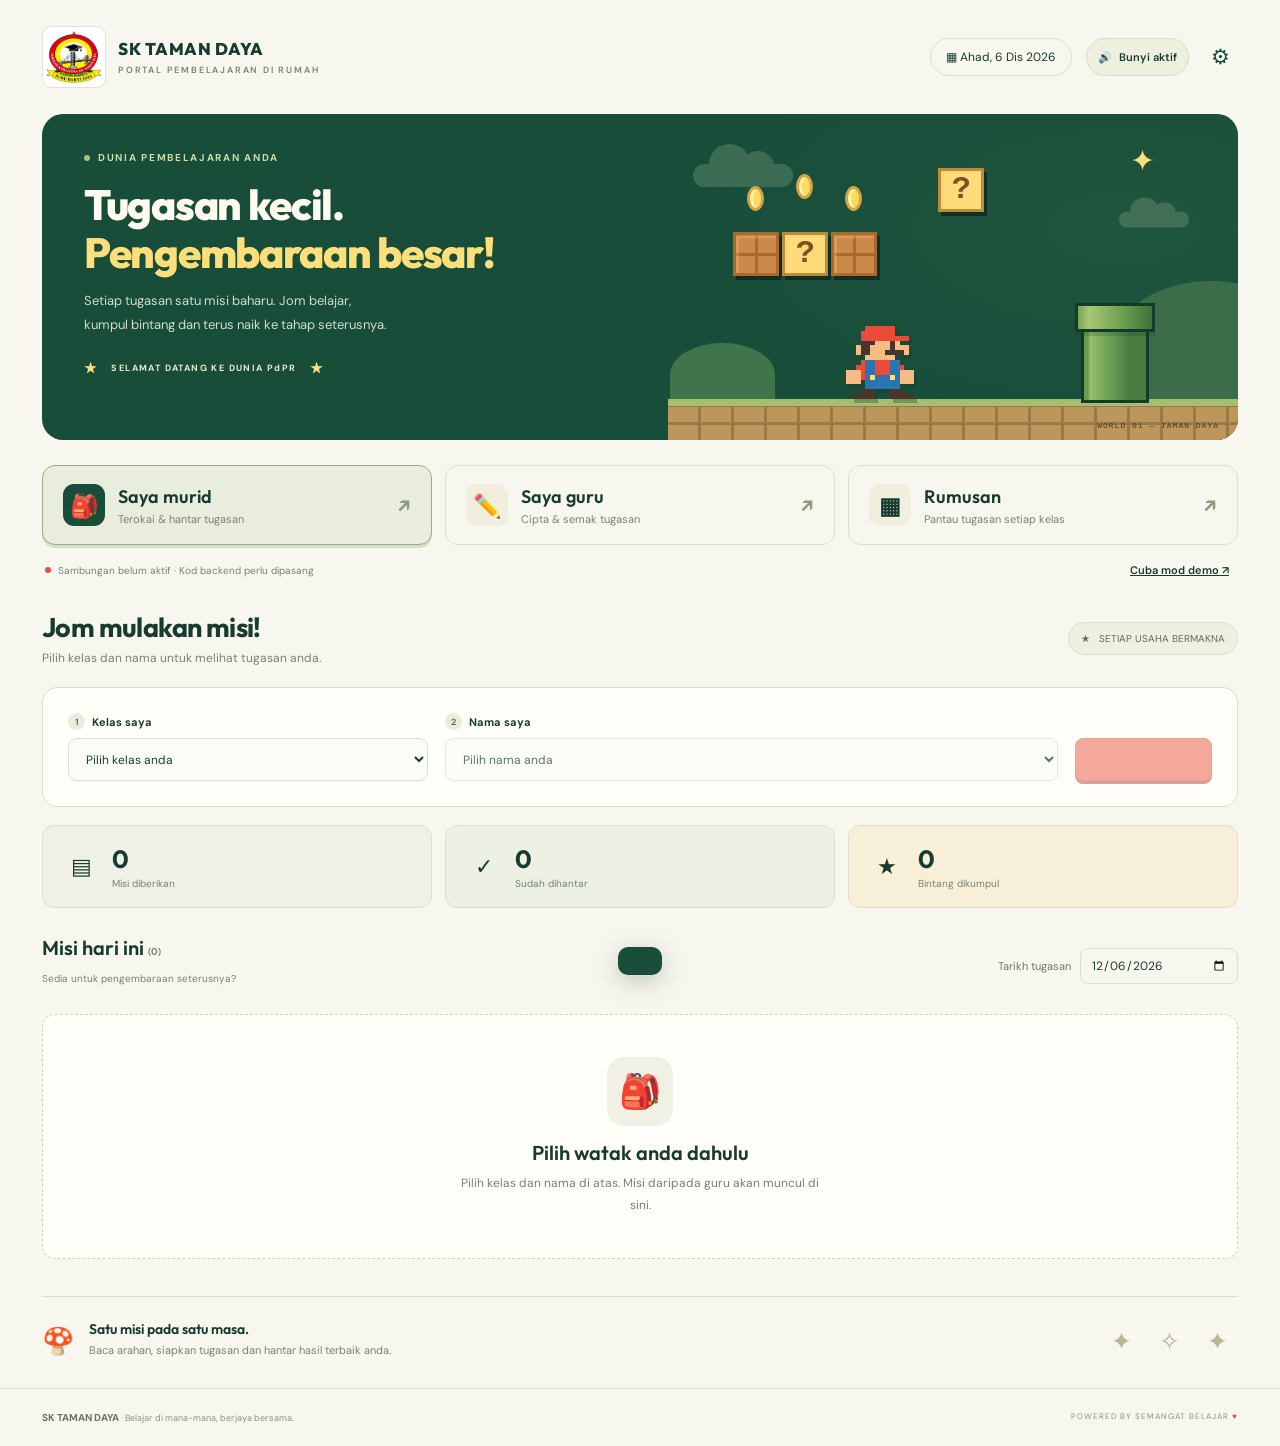
==== index.html @ d442be17 "Add files via upload" ====
<!doctype html>
<html lang="ms">
<head><meta charset="utf-8"><meta name="viewport" content="width=device-width,initial-scale=1"><meta name="theme-color" content="#164938"><meta name="description" content="Sistem pengurusan tugasan PdPR SK Taman Daya. Belajar, lengkapkan misi dan raikan pencapaian."><title>Tugasan PdPR · SK Taman Daya</title><link rel="icon" type="image/jpeg" href="lencana-sk-taman-daya.jpeg"><link rel="stylesheet" href="style.css"></head>
<body>
<header class="header"><a class="brand" href="#" aria-label="Laman utama SK Taman Daya"><span class="brand-icon school-badge"><img src="lencana-sk-taman-daya.jpeg" alt="Lencana Sekolah Kebangsaan Taman Daya" width="60" height="57"></span><span>SK TAMAN DAYA<small>PORTAL PEMBELAJARAN DI RUMAH</small></span></a><div class="head-right"><span class="date-chip" id="today-label"></span><button type="button" class="sound-toggle" id="sound-toggle" aria-label="Senyapkan bunyi" aria-pressed="true" title="Senyapkan bunyi permainan"><span aria-hidden="true">🔊</span><span class="sound-label">Bunyi aktif</span></button><button class="icon-btn" id="settings" aria-label="Tetapan sambungan" title="Tetapan sambungan">⚙</button></div></header>
<main>
<section class="hero"><div class="hero-copy"><span class="eyebrow"><span class="live-dot"></span> DUNIA PEMBELAJARAN ANDA</span><h1>Tugasan kecil.<br><span>Pengembaraan besar!</span></h1><p>Setiap tugasan satu misi baharu. Jom belajar,<br class="desktop"> kumpul bintang dan terus naik ke tahap seterusnya.</p><div class="hero-tag"><span>★</span> SELAMAT DATANG KE DUNIA PdPR <span>★</span></div></div><div class="game-scene" aria-label="Dunia permainan Mario dengan paip, syiling dan blok bata"><span class="cloud c1"></span><span class="cloud c2"></span><span class="pixel-star star-one">✦</span><div class="coin coin1"></div><div class="coin coin2"></div><div class="coin coin3"></div><div class="block brick b1"></div><div class="block question b2">?</div><div class="block brick b3"></div><div class="block question b4">?</div><div class="hill h1"></div><div class="hill h2"></div><div class="pipe"><div></div></div><svg class="mario" viewBox="0 0 16 16" shape-rendering="crispEdges" aria-label="Mario"><path fill="#ed4939" d="M5 1h6v1H4v2h10V3h-3V2H5zM4 8h7v1h2v3h-2v2H5v-2H3V9h1z"/><path fill="#f5bc83" d="M5 4h7v1h2v2h-3v1H5V7H3V5h2zM1 10h3v3H1zM12 10h3v3h-3z"/><path fill="#49352b" d="M4 4h3v1H6v2H4zM10 4h1v2h-1zM9 6h4v1H9zM4 14h3v2H2v-1h2zM10 14h3v1h2v1h-5z"/><path fill="#2875b2" d="M5 8h2v3h3V8h2v6H5z"/><path fill="#ffdf76" d="M6 11h1v1H6zM10 11h1v1h-1z"/></svg><div class="ground"></div><span class="world-label">WORLD 01 — TAMAN DAYA</span></div></section>
<nav class="main-tabs" aria-label="Pilihan pengguna"><button data-role="student" class="active"><span class="tab-icon">🎒</span><span>Saya murid<small>Terokai & hantar tugasan</small></span><span class="tab-arrow">↗</span></button><button data-role="teacher"><span class="tab-icon">✏️</span><span>Saya guru<small>Cipta & semak tugasan</small></span><span class="tab-arrow">↗</span></button><button data-role="summary"><span class="tab-icon">▦</span><span>Rumusan<small>Pantau tugasan setiap kelas</small></span><span class="tab-arrow">↗</span></button></nav>
<div id="connection" class="connection" role="status"><span class="live-dot"></span><span id="connection-text">Menyemak sambungan Google Sheet…</span><button id="try-demo" hidden>Cuba mod demo ↗</button></div>
<section id="workspace" aria-live="polite"></section>
<section class="help-strip"><span class="help-mushroom">🍄</span><div><b>Satu misi pada satu masa.</b><p>Baca arahan, siapkan tugasan dan hantar hasil terbaik anda.</p></div><span class="help-stars">✦ ✧ ✦</span></section>
</main><footer><span><b>SK TAMAN DAYA</b> · Belajar di mana-mana, berjaya bersama.</span><span>POWERED BY SEMANGAT BELAJAR <span class="red">♥</span></span></footer>
<dialog id="modal"><div id="modal-content"></div></dialog><div id="toast" role="status"></div><script src="app.js"></script>
</body></html>
---- style.css ----
@import url('https://fonts.googleapis.com/css2?family=DM+Sans:wght@400;500;600;700&family=Outfit:wght@400;500;600;700;800;900&display=swap');
:root{--ink:#173b30;--green:#174d39;--cream:#f8f7ef;--red:#e94d37;--yellow:#ffdf79;--line:#dedfd4;--muted:#778176;--white:#fffef8}*{box-sizing:border-box}body{margin:0;background:var(--cream);color:var(--ink);font:14px 'DM Sans',Arial,sans-serif}button,input,select,textarea{font:inherit}button,a,input,select,textarea{-webkit-tap-highlight-color:transparent}button{cursor:pointer}button:disabled{opacity:.48;cursor:not-allowed}a{color:inherit}button:focus-visible,a:focus-visible{outline:3px solid #e5b448;outline-offset:4px}input:focus,select:focus,textarea:focus{outline:2px solid #8eaf8b;outline-offset:1px}.header{max-width:1280px;padding:26px 42px;display:flex;justify-content:space-between;align-items:center;margin:auto}.brand{text-decoration:none;display:flex;gap:12px;align-items:center;font:800 17px Outfit,sans-serif;letter-spacing:.5px}.brand-icon{font-size:28px;background:#edeedc;width:46px;height:46px;display:grid;place-items:center;border:1px solid #d9ddc9;border-radius:13px}.brand small{display:block;font:600 9px 'DM Sans',sans-serif;letter-spacing:1.8px;margin-top:5px;color:var(--muted)}.head-right{display:flex;gap:14px;align-items:center}.date-chip{font-size:12px;border:1px solid var(--line);border-radius:30px;padding:10px 15px}.icon-btn{background:transparent;border:0;color:var(--green);font-size:21px;padding:8px}main{max-width:1196px;margin:0 auto;padding:0 0 26px}.hero{background:var(--green);min-height:326px;border-radius:21px;display:grid;grid-template-columns:1.1fr 1fr;overflow:hidden;position:relative}.hero-copy{padding:37px 42px;z-index:2;color:#fffcef}.eyebrow{font-size:10px;font-weight:700;letter-spacing:1.7px;color:#caddab;display:flex;gap:8px;align-items:center}.live-dot{width:6px;height:6px;background:#a9be80;display:inline-block;border-radius:100%;flex-shrink:0}h1{font:800 clamp(30px,3.3vw,46px)/1.13 Outfit,sans-serif;letter-spacing:-1.3px;margin:17px 0 13px}h1 span{color:var(--yellow)}.hero-copy p{font-size:13px;line-height:1.8;color:#d1ddcd;margin:0}.hero-tag{display:flex;gap:13px;align-items:center;font-size:9px;letter-spacing:1.4px;font-weight:700;margin-top:23px;color:#e6ecd7}.hero-tag span{color:var(--yellow);font-size:14px}.game-scene{position:relative;overflow:hidden;min-height:326px;background:radial-gradient(ellipse at 80% 35%,#32664b55,transparent 70%)}.cloud{position:absolute;background:#81a583;opacity:.34;width:100px;height:23px;border-radius:20px;top:50px;left:25px;animation:drift 12s ease-in-out infinite alternate}.cloud:before,.cloud:after{content:'';position:absolute;background:inherit;border-radius:100%;width:41px;height:40px;left:16px;top:-20px}.cloud:after{left:49px;width:32px;top:-13px;height:30px}.c2{left:auto;right:34px;top:94px;transform:scale(.7);animation-delay:-6s}.block{width:46px;height:44px;position:absolute;top:118px;border:3px solid #ad682f;box-shadow:inset 3px 3px #f5ca774d,3px 4px #102f24}.brick{background:repeating-linear-gradient(0deg,transparent 0 17px,#ad682f 17px 20px),repeating-linear-gradient(90deg,#cb8a4a 0 19px,#ad682f 19px 22px)}.question{font:bold 32px/38px monospace;color:#805025;text-align:center;background:#ffdc7a;border-color:#bd8c38;animation:bob 3s ease-in-out infinite}.b1{left:65px}.b2{left:114px}.b3{left:163px}.b4{left:270px;top:54px}.coin{position:absolute;width:17px;height:25px;background:#ffda62;border:3px solid #d4a642;border-radius:50%;box-shadow:inset 3px 0 #fff1b1;animation:spin 2.5s linear infinite;z-index:2}.coin1{top:72px;left:79px}.coin2{top:60px;left:128px;animation-delay:.2s}.coin3{top:72px;left:177px;animation-delay:.4s}.pixel-star{color:#ffdf79;position:absolute;font-size:30px;right:83px;top:27px;animation:twinkle 2s infinite}.pipe{position:absolute;bottom:37px;right:89px;width:68px;height:89px;background:linear-gradient(90deg,#659d52 6%,#99bd65 10%,#78a95a 32%,#477b40 75%);border:3px solid #143b2a;z-index:3}.pipe>div{position:absolute;top:-14px;left:-9px;width:80px;height:29px;background:linear-gradient(90deg,#78a552,#a8c875 15%,#6d9e50 60%,#3f7339);border:3px solid #143b2a;box-shadow:0 4px #143b2a33}.hill{position:absolute;bottom:34px;width:190px;height:125px;background:#3b6e48;border-radius:100% 100% 0 0}.h1{right:-68px}.h2{left:2px;width:105px;height:63px;background:#40754c}.ground{position:absolute;bottom:0;left:0;right:0;height:41px;background:repeating-linear-gradient(0deg,transparent 0 15px,#997a47 15px 18px),repeating-linear-gradient(90deg,#bc965b 0 30px,#997a47 30px 33px);border-top:7px solid #a6be72}.mario{position:absolute;width:78px;height:78px;bottom:41px;left:173px;z-index:4;filter:drop-shadow(3px 4px 0 #123c2b55);animation:jump 5s infinite}.world-label{position:absolute;right:19px;bottom:10px;font:8px monospace;color:#453b29;letter-spacing:1px;z-index:4}.main-tabs{display:grid;grid-template-columns:repeat(3,1fr);margin:25px 0 0;gap:13px}.main-tabs button{display:flex;text-align:left;align-items:center;gap:13px;background:transparent;border:1px solid var(--line);border-radius:13px;padding:18px 20px;color:var(--ink);font:600 18px Outfit,sans-serif;transition:.2s}.main-tabs button small{font:11px 'DM Sans',sans-serif;color:var(--muted);display:block;margin-top:4px}.main-tabs button.active{background:#e9eddd;border-color:#9daa8b;box-shadow:0 3px 0 #d7decb}.tab-icon{width:42px;height:42px;background:#f0efdf;border-radius:11px;display:grid;place-items:center;font-size:23px}.active .tab-icon{background:var(--green);color:#ffe085}.tab-arrow{margin-left:auto;color:#8e9a7a;font-size:21px}.connection{display:flex;align-items:center;gap:7px;font-size:10px;color:var(--muted);padding:17px 3px 12px;min-height:45px}.connection button{border:0;background:none;text-decoration:underline;font-weight:600;color:var(--ink);margin-left:auto;font-size:11px}.connection.demo .live-dot{background:#d6a249}.connection.error .live-dot{background:var(--red)}.connection.demo{color:#916b28}.section-heading{display:flex;align-items:center;justify-content:space-between;margin:20px 0 21px;gap:10px}.section-heading h2{font:700 27px Outfit,sans-serif;letter-spacing:-.6px;margin:0}.section-heading p{margin:6px 0 0;font-size:12px;color:var(--muted)}.level-badge{border:1px solid #dbdfc9;border-radius:25px;padding:9px 12px;white-space:nowrap;font-size:10px;background:#eff0e1;color:#626d4e}.panel{background:var(--white);border:1px solid var(--line);border-radius:15px;padding:25px}.identity{display:grid;grid-template-columns:1fr 1.7fr auto;gap:17px;align-items:end}.field{display:flex;flex-direction:column;gap:8px}.field label{font-size:11px;font-weight:700;display:flex;gap:7px;align-items:center}.step{background:#e8eddd;font-size:9px;width:17px;height:17px;display:inline-grid;place-items:center;border-radius:50%;color:#647547}input,select,textarea{width:100%;color:var(--ink);background:#fcfcf7;border:1px solid #dbded1;padding:12px 13px;border-radius:8px;min-width:0;font-size:12px}textarea{min-height:100px;resize:vertical}select{height:43px}input[type=date]{height:43px}input[type=file]{padding:12px}.btn{border:1px solid var(--green);border-radius:8px;background:var(--green);color:#fffef3;padding:12px 18px;font-size:12px;font-weight:600;min-height:43px;display:inline-flex;align-items:center;justify-content:center;gap:12px;text-decoration:none}.btn.red{background:var(--red);border-color:#cf422e;box-shadow:0 3px 0 #ad3e2c}.btn.light{background:#f3f2e8;color:var(--ink);border-color:#dce0d2}.btn.danger{color:#bb392a;background:#fff0eb;border-color:#efc6bb}.btn.small{font-size:11px;padding:7px 12px;min-height:34px}.btn.full{width:100%}.btn:hover{filter:brightness(1.06)}.student-overview{display:grid;grid-template-columns:repeat(3,1fr);gap:13px;margin:18px 0 27px}.stat{border:1px solid var(--line);border-radius:12px;padding:17px 20px;display:flex;align-items:center;gap:13px;background:#f0f1e6}.stat:nth-child(2){background:#edf1e3}.stat:nth-child(3){background:#f8efd8}.stat-icon{font-size:22px;width:36px;text-align:center}.stat strong{font:700 25px Outfit,sans-serif}.stat small{display:block;font-size:10px;margin-top:2px;color:var(--muted)}.task-heading{display:flex;align-items:center;justify-content:space-between;margin:26px 0 17px;gap:15px}.task-heading h3{font:600 20px Outfit,sans-serif;margin:0}.date-filter{display:flex;align-items:center;gap:9px;font-size:11px;color:#6d7868}.date-filter input{width:158px;background:transparent;padding:8px 10px;height:36px}.task-grid{display:grid;grid-template-columns:repeat(3,minmax(0,1fr));gap:16px}.task-card{background:var(--white);border:1px solid var(--line);border-radius:13px;overflow:hidden;display:flex;flex-direction:column;transition:transform .2s}.task-card:hover{transform:translateY(-3px)}.task-top{height:66px;background:#e9eedc;display:flex;align-items:center;justify-content:space-between;padding:15px 19px;position:relative}.task-card:nth-child(3n+2) .task-top{background:#f8e9d9}.task-card:nth-child(3n+3) .task-top{background:#e8eced}.subject{font-size:10px;font-weight:700;letter-spacing:.4px;text-transform:uppercase}.subject-icon{font-size:28px}.task-body{padding:19px;flex:1;display:flex;flex-direction:column;align-items:flex-start}.task-body h4{font:600 18px/1.3 Outfit,sans-serif;margin:0 0 9px}.task-body p{font-size:12px;line-height:1.7;margin:0 0 16px;color:#74806e;white-space:pre-wrap;overflow-wrap:anywhere}.task-meta{font-size:10px;color:#7e8776;margin-top:auto;line-height:1.7}.task-footer{border-top:1px solid #eceee2;padding:13px 19px;display:flex;justify-content:space-between;align-items:center;gap:8px}.status{font-size:9px;padding:6px 9px;border-radius:20px;background:#f6efdc;color:#947335;display:inline-block;white-space:nowrap}.status.done{background:#e7efdd;color:#58763f}.status.review{background:#e5edf1;color:#487184}.empty{padding:42px 20px;text-align:center;background:var(--white);border:1px dashed #cbd4bd;border-radius:13px;grid-column:1/-1}.empty>span{display:inline-block;font-size:34px;background:#f0f1e4;border-radius:17px;padding:12px;margin-bottom:10px}.empty h3{font:600 20px Outfit,sans-serif;margin:4px 0 8px}.empty p{color:var(--muted);font-size:12px;max-width:380px;margin:0 auto;line-height:1.8}.help-strip{border-top:1px solid var(--line);margin-top:37px;padding-top:23px;display:flex;align-items:center;gap:15px}.help-mushroom{font-size:26px}.help-strip b{font:600 14px Outfit,sans-serif}.help-strip p{font-size:11px;margin:5px 0;color:var(--muted)}.help-stars{margin-left:auto;color:#b9b596;font-size:25px;letter-spacing:10px}footer{border-top:1px solid var(--line);padding:22px 42px;max-width:1280px;margin:auto;display:flex;justify-content:space-between;gap:12px;color:#8a907f;font-size:9px}footer b{font-size:10px;color:#67735d}footer>span:last-child{font-size:8px;letter-spacing:1px}.red{color:var(--red)}.login-layout{display:grid;grid-template-columns:1fr 1fr;gap:24px;align-items:stretch}.login-info{border-radius:15px;padding:36px;background:#e9eddd}.login-info h3{font:700 27px Outfit,sans-serif;margin:15px 0}.login-info p{color:#74806b;line-height:1.8;max-width:360px}.login-form{display:flex;flex-direction:column;justify-content:center;gap:20px;padding:36px}.teacher-tabs{display:flex;gap:7px;border-bottom:1px solid var(--line);padding-bottom:12px;margin-bottom:24px;overflow-x:auto}.teacher-tabs button{border:0;background:transparent;white-space:nowrap;padding:10px 13px;color:#7d8671;border-radius:7px;font-size:11px}.teacher-tabs .active{background:var(--green);color:white}.form-grid{display:grid;grid-template-columns:1fr 1fr;gap:19px}.span2{grid-column:span 2}.form-actions{display:flex;justify-content:space-between;gap:12px;align-items:center;border-top:1px solid var(--line);padding-top:20px;margin-top:25px;font-size:11px;color:var(--muted)}.filter-row{display:grid;grid-template-columns:1fr 1fr 1fr auto;gap:12px;align-items:end;margin-bottom:20px}.filter-row .btn{height:43px}.table-wrap{overflow:auto;border:1px solid var(--line);border-radius:12px;background:var(--white)}table{width:100%;border-collapse:collapse;white-space:nowrap;text-align:left;font-size:11px}th{background:#eaf0e0;color:#647452;font-size:10px;font-weight:600;padding:15px 16px}td{border-top:1px solid #e8eadf;padding:15px 16px}td.title-cell{max-width:280px;white-space:normal;min-width:180px;line-height:1.7}td small{display:block;color:var(--muted);font-size:10px}.table-note{font-size:10px;color:var(--muted);line-height:1.8;margin-top:12px}.summary-top{display:flex;gap:14px;margin:16px 0 20px}.summary-top .stat{flex:1}.legend{display:flex;align-items:center;gap:16px;font-size:10px;color:var(--muted);margin:16px 0}.legend b{color:var(--green)}.cell-yes{color:#38714c;background:#edf3e7}.cell-no{color:#a7ad9f}.notice{background:#f7f0d9;border:1px solid #e9dbae;border-radius:9px;padding:12px 15px;font-size:11px;line-height:1.8;color:#8a6d2e;margin:0 0 16px}.sub-message{font-size:12px;line-height:1.8;color:#6b7963;white-space:pre-wrap;overflow-wrap:anywhere}.feedback{background:#f4f2e1;border-radius:9px;padding:13px;margin-top:14px;font-size:12px;line-height:1.8;align-self:stretch}.feedback .stars{color:#bc8c26;font-size:18px}.feedback p{margin:4px 0 0;color:#65735c}.photo-grid{display:grid;grid-template-columns:repeat(4,1fr);gap:8px;margin:14px 0}.photo-grid img{width:100%;height:95px;object-fit:cover;border-radius:6px;border:1px solid var(--line)}dialog{border:1px solid #d0d8c5;border-radius:17px;padding:28px;background:var(--white);color:var(--ink);width:min(600px,calc(100% - 28px));max-height:90vh;box-shadow:0 20px 100px #0c281b50}dialog::backdrop{background:#10291c88;backdrop-filter:blur(4px)}.modal-head{display:flex;justify-content:space-between;align-items:start;gap:15px;margin-bottom:20px}.modal-head h2{font:700 24px Outfit,sans-serif;margin:0 0 6px}.modal-head p{font-size:12px;color:var(--muted);margin:0;line-height:1.6}.close{border:0;background:#eeefe3;width:30px;height:30px;border-radius:50%;font-size:20px;color:var(--ink);flex-shrink:0}.modal-form{display:flex;flex-direction:column;gap:17px}.inline-error{font-size:11px;color:#ba3929;line-height:1.7;min-height:0}.error-box{padding:20px;background:#fff0e8;border:1px solid #ecc8b7;border-radius:12px;line-height:1.8;font-size:12px}.review-stars{display:flex;gap:8px}.review-stars button{font-size:29px;background:none;border:0;color:#c5c9b7;padding:0}.review-stars button.selected{color:#e2b348}.small-text{font-size:10px;color:var(--muted);line-height:1.7}.toggle-row{display:flex;gap:10px;flex-wrap:wrap}#toast{position:fixed;bottom:25px;left:50%;transform:translateX(-50%) translateY(100px);background:var(--green);color:#fff;padding:14px 22px;border-radius:10px;font-size:12px;z-index:100;box-shadow:0 6px 25px #162b2440;max-width:90vw;transition:transform .25s}#toast.show{transform:translateX(-50%) translateY(0)}.loading{opacity:.6;pointer-events:none}.check-list{display:flex;gap:10px;flex-wrap:wrap}.check-list label{display:flex;align-items:center;gap:5px;border:1px solid var(--line);padding:8px;border-radius:6px;font-size:11px}.check-list input{width:auto}.section-heading .btn{font-size:10px}.top-hint{color:var(--muted);font-size:10px}.linkified a{color:#326f60;text-decoration:underline}.photo-label{display:flex;justify-content:space-between;font-size:10px;color:var(--muted)}
@keyframes bob{50%{transform:translateY(-5px)}}@keyframes drift{to{translate:25px 0}}@keyframes spin{50%{transform:rotateY(180deg)}}@keyframes jump{0%,70%,100%{transform:translateY(0)}80%{transform:translateY(-54px)}90%{transform:translateY(0)}}@keyframes twinkle{50%{opacity:.45;transform:scale(.85)}}
@media(min-width:1400px){main{max-width:1196px}.header,footer{max-width:1280px}}@media(max-width:1260px){main{margin:0 35px}.header{padding:24px 35px}.hero-copy{padding:34px}.b4{left:250px}.pipe{right:58px}}@media(max-width:900px){.hero{grid-template-columns:1.2fr 1fr}.hero-copy{padding:30px}.hero-copy p{font-size:12px}.game-scene{min-height:320px}.b1{left:5px}.b2{left:54px}.b3{left:103px}.b4{left:205px}.coin1{left:19px}.coin2{left:68px}.coin3{left:117px}.mario{left:95px}.pipe{right:35px}.main-tabs button{padding:15px 13px;font-size:16px;gap:9px}.main-tabs button small{font-size:9px}.tab-arrow{display:none}.task-grid{grid-template-columns:repeat(2,minmax(0,1fr))}.identity{grid-template-columns:1fr 1.5fr}.identity .btn{grid-column:span 2}.filter-row{grid-template-columns:1fr 1fr}.login-layout{grid-template-columns:1fr 1.2fr}.login-info,.login-form{padding:25px}}
@media(max-width:600px){main{margin:0 17px}.header{padding:20px 18px}.brand{font-size:13px;gap:9px}.brand small{font-size:7px;letter-spacing:1px}.brand-icon{width:37px;height:37px;font-size:23px}.date-chip{display:none}.hero{grid-template-columns:1fr;min-height:460px;border-radius:16px}.hero-copy{padding:27px 25px 0}h1{font-size:37px;margin-top:15px}.hero-copy p{font-size:12px}.hero-tag{margin-top:14px;font-size:8px}.game-scene{min-height:190px;margin-top:-8px}.block{top:50px;width:35px;height:35px}.b1{left:40px}.b2{left:78px;line-height:29px;font-size:26px}.b3{left:116px}.b4{left:auto;right:68px;top:10px;line-height:29px;font-size:26px}.coin1{top:11px;left:49px}.coin2{top:0;left:87px}.coin3{top:11px;left:125px}.cloud{top:20px;left:165px;transform:scale(.7)}.c2{display:none}.star-one{top:43px;right:24px;font-size:24px}.mario{width:60px;height:60px;left:155px}.pipe{right:50px;height:62px;width:55px}.pipe>div{width:67px}.h1{height:90px}.h2{left:16px}.main-tabs{gap:7px;margin-top:16px}.main-tabs button{padding:12px 5px;flex-direction:column;gap:7px;text-align:center;font-size:13px;border-radius:10px}.main-tabs button small{display:none}.tab-icon{width:34px;height:34px;font-size:19px}.connection{font-size:9px;flex-wrap:wrap;padding-top:15px}.connection button{font-size:10px}.section-heading{margin:19px 0 16px}.section-heading h2{font-size:24px}.section-heading p{font-size:11px;line-height:1.6}.level-badge{font-size:8px;padding:8px}.panel{padding:18px}.identity{grid-template-columns:1fr}.identity .btn{grid-column:auto}.student-overview{gap:7px;margin:14px 0 24px}.stat{padding:13px 8px;gap:4px;justify-content:center}.stat-icon{font-size:18px;width:25px}.stat strong{font-size:22px}.stat small{font-size:8px}.task-heading{align-items:start}.task-heading h3{font-size:19px}.date-filter{flex-direction:column;gap:4px;align-items:end;font-size:9px}.date-filter input{width:142px;font-size:10px;height:31px}.task-grid{grid-template-columns:1fr}.task-top{height:58px}.help-strip{margin-top:26px;padding-top:20px}.help-strip p{font-size:10px;line-height:1.6}.help-stars{display:none}footer{padding:20px 18px;flex-direction:column;gap:9px;font-size:8px}.login-layout{grid-template-columns:1fr;gap:13px}.login-info{padding:23px}.login-info h3{font-size:23px;margin:9px 0}.login-info p{font-size:12px;margin-bottom:0}.login-form{padding:23px}.form-grid{grid-template-columns:1fr}.span2{grid-column:auto}.filter-row{gap:9px}.filter-row .field label{font-size:10px}.summary-top{gap:7px}.form-actions{align-items:start}.legend{font-size:9px;gap:9px;flex-wrap:wrap}dialog{padding:21px}.photo-grid{grid-template-columns:repeat(2,1fr)}.photo-grid img{height:120px}.section-heading .btn{padding:8px 10px;min-height:32px;font-size:9px}.summary-top .stat{padding:14px 8px}.summary-top .stat-icon{display:none}}
@media(prefers-reduced-motion:reduce){*{animation:none!important;transition:none!important;scroll-behavior:auto!important}}

.sound-toggle{display:inline-flex;align-items:center;justify-content:center;gap:7px;min-width:38px;min-height:38px;padding:8px 11px;background:#edf0df;color:var(--ink);border:1px solid #d8ddc8;border-radius:24px;font-size:11px;font-weight:600;white-space:nowrap}.sound-toggle[aria-pressed="false"]{background:transparent;color:var(--muted)}.sound-toggle:hover{background:#e3e9d2}@media(max-width:900px){.sound-label{display:none}.sound-toggle{padding:8px}.head-right{gap:8px}}

.brand-icon.school-badge{width:64px;height:62px;flex-shrink:0;background:#fff;border-color:#e0e2d6;border-radius:10px;padding:3px}.school-badge img{display:block;width:100%;height:100%;object-fit:contain}@media(max-width:600px){.brand-icon.school-badge{width:49px;height:48px;padding:2px;border-radius:8px}}
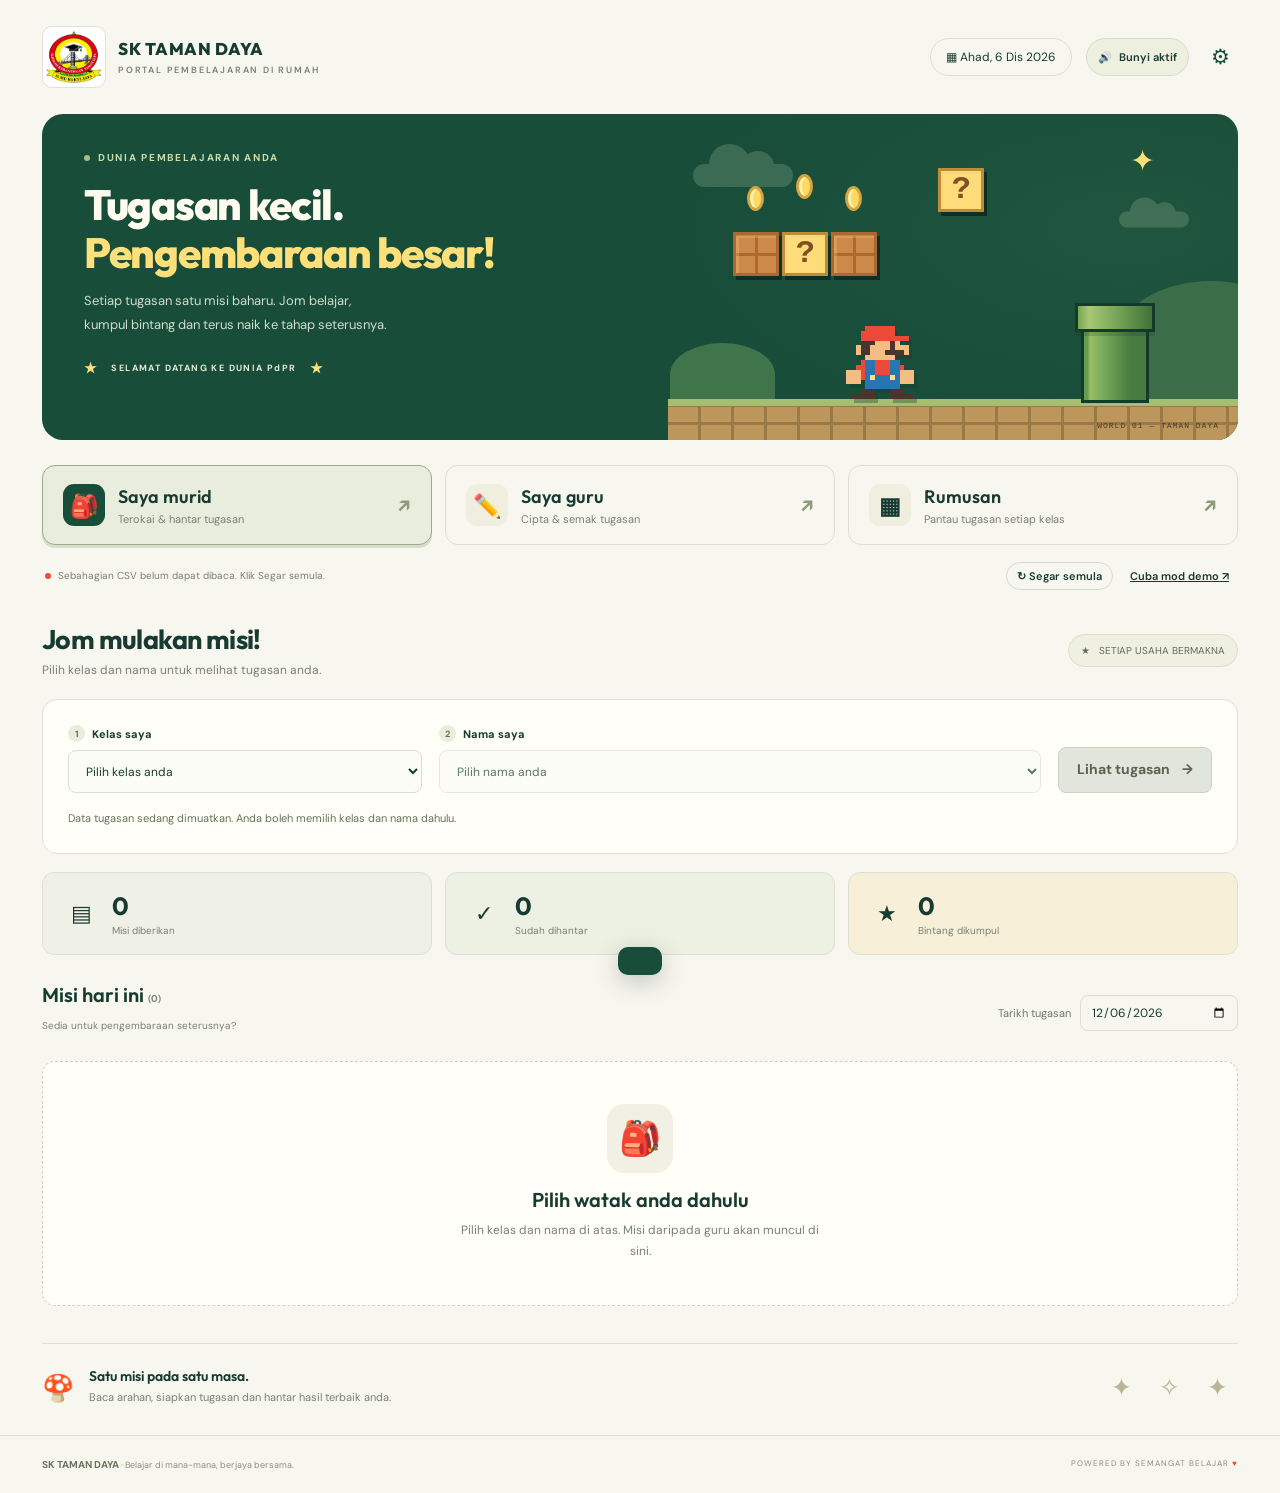
==== commit 017ff590: "Add files via upload" ====
--- a/index.html
+++ b/index.html
@@ -6,9 +6,9 @@
 <main>
 <section class="hero"><div class="hero-copy"><span class="eyebrow"><span class="live-dot"></span> DUNIA PEMBELAJARAN ANDA</span><h1>Tugasan kecil.<br><span>Pengembaraan besar!</span></h1><p>Setiap tugasan satu misi baharu. Jom belajar,<br class="desktop"> kumpul bintang dan terus naik ke tahap seterusnya.</p><div class="hero-tag"><span>★</span> SELAMAT DATANG KE DUNIA PdPR <span>★</span></div></div><div class="game-scene" aria-label="Dunia permainan Mario dengan paip, syiling dan blok bata"><span class="cloud c1"></span><span class="cloud c2"></span><span class="pixel-star star-one">✦</span><div class="coin coin1"></div><div class="coin coin2"></div><div class="coin coin3"></div><div class="block brick b1"></div><div class="block question b2">?</div><div class="block brick b3"></div><div class="block question b4">?</div><div class="hill h1"></div><div class="hill h2"></div><div class="pipe"><div></div></div><svg class="mario" viewBox="0 0 16 16" shape-rendering="crispEdges" aria-label="Mario"><path fill="#ed4939" d="M5 1h6v1H4v2h10V3h-3V2H5zM4 8h7v1h2v3h-2v2H5v-2H3V9h1z"/><path fill="#f5bc83" d="M5 4h7v1h2v2h-3v1H5V7H3V5h2zM1 10h3v3H1zM12 10h3v3h-3z"/><path fill="#49352b" d="M4 4h3v1H6v2H4zM10 4h1v2h-1zM9 6h4v1H9zM4 14h3v2H2v-1h2zM10 14h3v1h2v1h-5z"/><path fill="#2875b2" d="M5 8h2v3h3V8h2v6H5z"/><path fill="#ffdf76" d="M6 11h1v1H6zM10 11h1v1h-1z"/></svg><div class="ground"></div><span class="world-label">WORLD 01 — TAMAN DAYA</span></div></section>
 <nav class="main-tabs" aria-label="Pilihan pengguna"><button data-role="student" class="active"><span class="tab-icon">🎒</span><span>Saya murid<small>Terokai & hantar tugasan</small></span><span class="tab-arrow">↗</span></button><button data-role="teacher"><span class="tab-icon">✏️</span><span>Saya guru<small>Cipta & semak tugasan</small></span><span class="tab-arrow">↗</span></button><button data-role="summary"><span class="tab-icon">▦</span><span>Rumusan<small>Pantau tugasan setiap kelas</small></span><span class="tab-arrow">↗</span></button></nav>
-<div id="connection" class="connection" role="status"><span class="live-dot"></span><span id="connection-text">Menyemak sambungan Google Sheet…</span><button id="try-demo" hidden>Cuba mod demo ↗</button></div>
+<div id="connection" class="connection" role="status"><span class="live-dot"></span><span id="connection-text">Membaca CSV Google Sheet…</span><button type="button" id="refresh-data">↻ Segar semula</button><button id="try-demo" hidden>Cuba mod demo ↗</button></div>
 <section id="workspace" aria-live="polite"></section>
 <section class="help-strip"><span class="help-mushroom">🍄</span><div><b>Satu misi pada satu masa.</b><p>Baca arahan, siapkan tugasan dan hantar hasil terbaik anda.</p></div><span class="help-stars">✦ ✧ ✦</span></section>
 </main><footer><span><b>SK TAMAN DAYA</b> · Belajar di mana-mana, berjaya bersama.</span><span>POWERED BY SEMANGAT BELAJAR <span class="red">♥</span></span></footer>
-<dialog id="modal"><div id="modal-content"></div></dialog><div id="toast" role="status"></div><script src="app.js"></script>
+<dialog id="modal"><div id="modal-content"></div></dialog><div id="toast" role="status"></div><script src="data.js"></script><script src="app.js"></script>
 </body></html>
--- a/style.css
+++ b/style.css
@@ -1,5 +1,5 @@
 @import url('https://fonts.googleapis.com/css2?family=DM+Sans:wght@400;500;600;700&family=Outfit:wght@400;500;600;700;800;900&display=swap');
-:root{--ink:#173b30;--green:#174d39;--cream:#f8f7ef;--red:#e94d37;--yellow:#ffdf79;--line:#dedfd4;--muted:#778176;--white:#fffef8}*{box-sizing:border-box}body{margin:0;background:var(--cream);color:var(--ink);font:14px 'DM Sans',Arial,sans-serif}button,input,select,textarea{font:inherit}button,a,input,select,textarea{-webkit-tap-highlight-color:transparent}button{cursor:pointer}button:disabled{opacity:.48;cursor:not-allowed}a{color:inherit}button:focus-visible,a:focus-visible{outline:3px solid #e5b448;outline-offset:4px}input:focus,select:focus,textarea:focus{outline:2px solid #8eaf8b;outline-offset:1px}.header{max-width:1280px;padding:26px 42px;display:flex;justify-content:space-between;align-items:center;margin:auto}.brand{text-decoration:none;display:flex;gap:12px;align-items:center;font:800 17px Outfit,sans-serif;letter-spacing:.5px}.brand-icon{font-size:28px;background:#edeedc;width:46px;height:46px;display:grid;place-items:center;border:1px solid #d9ddc9;border-radius:13px}.brand small{display:block;font:600 9px 'DM Sans',sans-serif;letter-spacing:1.8px;margin-top:5px;color:var(--muted)}.head-right{display:flex;gap:14px;align-items:center}.date-chip{font-size:12px;border:1px solid var(--line);border-radius:30px;padding:10px 15px}.icon-btn{background:transparent;border:0;color:var(--green);font-size:21px;padding:8px}main{max-width:1196px;margin:0 auto;padding:0 0 26px}.hero{background:var(--green);min-height:326px;border-radius:21px;display:grid;grid-template-columns:1.1fr 1fr;overflow:hidden;position:relative}.hero-copy{padding:37px 42px;z-index:2;color:#fffcef}.eyebrow{font-size:10px;font-weight:700;letter-spacing:1.7px;color:#caddab;display:flex;gap:8px;align-items:center}.live-dot{width:6px;height:6px;background:#a9be80;display:inline-block;border-radius:100%;flex-shrink:0}h1{font:800 clamp(30px,3.3vw,46px)/1.13 Outfit,sans-serif;letter-spacing:-1.3px;margin:17px 0 13px}h1 span{color:var(--yellow)}.hero-copy p{font-size:13px;line-height:1.8;color:#d1ddcd;margin:0}.hero-tag{display:flex;gap:13px;align-items:center;font-size:9px;letter-spacing:1.4px;font-weight:700;margin-top:23px;color:#e6ecd7}.hero-tag span{color:var(--yellow);font-size:14px}.game-scene{position:relative;overflow:hidden;min-height:326px;background:radial-gradient(ellipse at 80% 35%,#32664b55,transparent 70%)}.cloud{position:absolute;background:#81a583;opacity:.34;width:100px;height:23px;border-radius:20px;top:50px;left:25px;animation:drift 12s ease-in-out infinite alternate}.cloud:before,.cloud:after{content:'';position:absolute;background:inherit;border-radius:100%;width:41px;height:40px;left:16px;top:-20px}.cloud:after{left:49px;width:32px;top:-13px;height:30px}.c2{left:auto;right:34px;top:94px;transform:scale(.7);animation-delay:-6s}.block{width:46px;height:44px;position:absolute;top:118px;border:3px solid #ad682f;box-shadow:inset 3px 3px #f5ca774d,3px 4px #102f24}.brick{background:repeating-linear-gradient(0deg,transparent 0 17px,#ad682f 17px 20px),repeating-linear-gradient(90deg,#cb8a4a 0 19px,#ad682f 19px 22px)}.question{font:bold 32px/38px monospace;color:#805025;text-align:center;background:#ffdc7a;border-color:#bd8c38;animation:bob 3s ease-in-out infinite}.b1{left:65px}.b2{left:114px}.b3{left:163px}.b4{left:270px;top:54px}.coin{position:absolute;width:17px;height:25px;background:#ffda62;border:3px solid #d4a642;border-radius:50%;box-shadow:inset 3px 0 #fff1b1;animation:spin 2.5s linear infinite;z-index:2}.coin1{top:72px;left:79px}.coin2{top:60px;left:128px;animation-delay:.2s}.coin3{top:72px;left:177px;animation-delay:.4s}.pixel-star{color:#ffdf79;position:absolute;font-size:30px;right:83px;top:27px;animation:twinkle 2s infinite}.pipe{position:absolute;bottom:37px;right:89px;width:68px;height:89px;background:linear-gradient(90deg,#659d52 6%,#99bd65 10%,#78a95a 32%,#477b40 75%);border:3px solid #143b2a;z-index:3}.pipe>div{position:absolute;top:-14px;left:-9px;width:80px;height:29px;background:linear-gradient(90deg,#78a552,#a8c875 15%,#6d9e50 60%,#3f7339);border:3px solid #143b2a;box-shadow:0 4px #143b2a33}.hill{position:absolute;bottom:34px;width:190px;height:125px;background:#3b6e48;border-radius:100% 100% 0 0}.h1{right:-68px}.h2{left:2px;width:105px;height:63px;background:#40754c}.ground{position:absolute;bottom:0;left:0;right:0;height:41px;background:repeating-linear-gradient(0deg,transparent 0 15px,#997a47 15px 18px),repeating-linear-gradient(90deg,#bc965b 0 30px,#997a47 30px 33px);border-top:7px solid #a6be72}.mario{position:absolute;width:78px;height:78px;bottom:41px;left:173px;z-index:4;filter:drop-shadow(3px 4px 0 #123c2b55);animation:jump 5s infinite}.world-label{position:absolute;right:19px;bottom:10px;font:8px monospace;color:#453b29;letter-spacing:1px;z-index:4}.main-tabs{display:grid;grid-template-columns:repeat(3,1fr);margin:25px 0 0;gap:13px}.main-tabs button{display:flex;text-align:left;align-items:center;gap:13px;background:transparent;border:1px solid var(--line);border-radius:13px;padding:18px 20px;color:var(--ink);font:600 18px Outfit,sans-serif;transition:.2s}.main-tabs button small{font:11px 'DM Sans',sans-serif;color:var(--muted);display:block;margin-top:4px}.main-tabs button.active{background:#e9eddd;border-color:#9daa8b;box-shadow:0 3px 0 #d7decb}.tab-icon{width:42px;height:42px;background:#f0efdf;border-radius:11px;display:grid;place-items:center;font-size:23px}.active .tab-icon{background:var(--green);color:#ffe085}.tab-arrow{margin-left:auto;color:#8e9a7a;font-size:21px}.connection{display:flex;align-items:center;gap:7px;font-size:10px;color:var(--muted);padding:17px 3px 12px;min-height:45px}.connection button{border:0;background:none;text-decoration:underline;font-weight:600;color:var(--ink);margin-left:auto;font-size:11px}.connection.demo .live-dot{background:#d6a249}.connection.error .live-dot{background:var(--red)}.connection.demo{color:#916b28}.section-heading{display:flex;align-items:center;justify-content:space-between;margin:20px 0 21px;gap:10px}.section-heading h2{font:700 27px Outfit,sans-serif;letter-spacing:-.6px;margin:0}.section-heading p{margin:6px 0 0;font-size:12px;color:var(--muted)}.level-badge{border:1px solid #dbdfc9;border-radius:25px;padding:9px 12px;white-space:nowrap;font-size:10px;background:#eff0e1;color:#626d4e}.panel{background:var(--white);border:1px solid var(--line);border-radius:15px;padding:25px}.identity{display:grid;grid-template-columns:1fr 1.7fr auto;gap:17px;align-items:end}.field{display:flex;flex-direction:column;gap:8px}.field label{font-size:11px;font-weight:700;display:flex;gap:7px;align-items:center}.step{background:#e8eddd;font-size:9px;width:17px;height:17px;display:inline-grid;place-items:center;border-radius:50%;color:#647547}input,select,textarea{width:100%;color:var(--ink);background:#fcfcf7;border:1px solid #dbded1;padding:12px 13px;border-radius:8px;min-width:0;font-size:12px}textarea{min-height:100px;resize:vertical}select{height:43px}input[type=date]{height:43px}input[type=file]{padding:12px}.btn{border:1px solid var(--green);border-radius:8px;background:var(--green);color:#fffef3;padding:12px 18px;font-size:12px;font-weight:600;min-height:43px;display:inline-flex;align-items:center;justify-content:center;gap:12px;text-decoration:none}.btn.red{background:var(--red);border-color:#cf422e;box-shadow:0 3px 0 #ad3e2c}.btn.light{background:#f3f2e8;color:var(--ink);border-color:#dce0d2}.btn.danger{color:#bb392a;background:#fff0eb;border-color:#efc6bb}.btn.small{font-size:11px;padding:7px 12px;min-height:34px}.btn.full{width:100%}.btn:hover{filter:brightness(1.06)}.student-overview{display:grid;grid-template-columns:repeat(3,1fr);gap:13px;margin:18px 0 27px}.stat{border:1px solid var(--line);border-radius:12px;padding:17px 20px;display:flex;align-items:center;gap:13px;background:#f0f1e6}.stat:nth-child(2){background:#edf1e3}.stat:nth-child(3){background:#f8efd8}.stat-icon{font-size:22px;width:36px;text-align:center}.stat strong{font:700 25px Outfit,sans-serif}.stat small{display:block;font-size:10px;margin-top:2px;color:var(--muted)}.task-heading{display:flex;align-items:center;justify-content:space-between;margin:26px 0 17px;gap:15px}.task-heading h3{font:600 20px Outfit,sans-serif;margin:0}.date-filter{display:flex;align-items:center;gap:9px;font-size:11px;color:#6d7868}.date-filter input{width:158px;background:transparent;padding:8px 10px;height:36px}.task-grid{display:grid;grid-template-columns:repeat(3,minmax(0,1fr));gap:16px}.task-card{background:var(--white);border:1px solid var(--line);border-radius:13px;overflow:hidden;display:flex;flex-direction:column;transition:transform .2s}.task-card:hover{transform:translateY(-3px)}.task-top{height:66px;background:#e9eedc;display:flex;align-items:center;justify-content:space-between;padding:15px 19px;position:relative}.task-card:nth-child(3n+2) .task-top{background:#f8e9d9}.task-card:nth-child(3n+3) .task-top{background:#e8eced}.subject{font-size:10px;font-weight:700;letter-spacing:.4px;text-transform:uppercase}.subject-icon{font-size:28px}.task-body{padding:19px;flex:1;display:flex;flex-direction:column;align-items:flex-start}.task-body h4{font:600 18px/1.3 Outfit,sans-serif;margin:0 0 9px}.task-body p{font-size:12px;line-height:1.7;margin:0 0 16px;color:#74806e;white-space:pre-wrap;overflow-wrap:anywhere}.task-meta{font-size:10px;color:#7e8776;margin-top:auto;line-height:1.7}.task-footer{border-top:1px solid #eceee2;padding:13px 19px;display:flex;justify-content:space-between;align-items:center;gap:8px}.status{font-size:9px;padding:6px 9px;border-radius:20px;background:#f6efdc;color:#947335;display:inline-block;white-space:nowrap}.status.done{background:#e7efdd;color:#58763f}.status.review{background:#e5edf1;color:#487184}.empty{padding:42px 20px;text-align:center;background:var(--white);border:1px dashed #cbd4bd;border-radius:13px;grid-column:1/-1}.empty>span{display:inline-block;font-size:34px;background:#f0f1e4;border-radius:17px;padding:12px;margin-bottom:10px}.empty h3{font:600 20px Outfit,sans-serif;margin:4px 0 8px}.empty p{color:var(--muted);font-size:12px;max-width:380px;margin:0 auto;line-height:1.8}.help-strip{border-top:1px solid var(--line);margin-top:37px;padding-top:23px;display:flex;align-items:center;gap:15px}.help-mushroom{font-size:26px}.help-strip b{font:600 14px Outfit,sans-serif}.help-strip p{font-size:11px;margin:5px 0;color:var(--muted)}.help-stars{margin-left:auto;color:#b9b596;font-size:25px;letter-spacing:10px}footer{border-top:1px solid var(--line);padding:22px 42px;max-width:1280px;margin:auto;display:flex;justify-content:space-between;gap:12px;color:#8a907f;font-size:9px}footer b{font-size:10px;color:#67735d}footer>span:last-child{font-size:8px;letter-spacing:1px}.red{color:var(--red)}.login-layout{display:grid;grid-template-columns:1fr 1fr;gap:24px;align-items:stretch}.login-info{border-radius:15px;padding:36px;background:#e9eddd}.login-info h3{font:700 27px Outfit,sans-serif;margin:15px 0}.login-info p{color:#74806b;line-height:1.8;max-width:360px}.login-form{display:flex;flex-direction:column;justify-content:center;gap:20px;padding:36px}.teacher-tabs{display:flex;gap:7px;border-bottom:1px solid var(--line);padding-bottom:12px;margin-bottom:24px;overflow-x:auto}.teacher-tabs button{border:0;background:transparent;white-space:nowrap;padding:10px 13px;color:#7d8671;border-radius:7px;font-size:11px}.teacher-tabs .active{background:var(--green);color:white}.form-grid{display:grid;grid-template-columns:1fr 1fr;gap:19px}.span2{grid-column:span 2}.form-actions{display:flex;justify-content:space-between;gap:12px;align-items:center;border-top:1px solid var(--line);padding-top:20px;margin-top:25px;font-size:11px;color:var(--muted)}.filter-row{display:grid;grid-template-columns:1fr 1fr 1fr auto;gap:12px;align-items:end;margin-bottom:20px}.filter-row .btn{height:43px}.table-wrap{overflow:auto;border:1px solid var(--line);border-radius:12px;background:var(--white)}table{width:100%;border-collapse:collapse;white-space:nowrap;text-align:left;font-size:11px}th{background:#eaf0e0;color:#647452;font-size:10px;font-weight:600;padding:15px 16px}td{border-top:1px solid #e8eadf;padding:15px 16px}td.title-cell{max-width:280px;white-space:normal;min-width:180px;line-height:1.7}td small{display:block;color:var(--muted);font-size:10px}.table-note{font-size:10px;color:var(--muted);line-height:1.8;margin-top:12px}.summary-top{display:flex;gap:14px;margin:16px 0 20px}.summary-top .stat{flex:1}.legend{display:flex;align-items:center;gap:16px;font-size:10px;color:var(--muted);margin:16px 0}.legend b{color:var(--green)}.cell-yes{color:#38714c;background:#edf3e7}.cell-no{color:#a7ad9f}.notice{background:#f7f0d9;border:1px solid #e9dbae;border-radius:9px;padding:12px 15px;font-size:11px;line-height:1.8;color:#8a6d2e;margin:0 0 16px}.sub-message{font-size:12px;line-height:1.8;color:#6b7963;white-space:pre-wrap;overflow-wrap:anywhere}.feedback{background:#f4f2e1;border-radius:9px;padding:13px;margin-top:14px;font-size:12px;line-height:1.8;align-self:stretch}.feedback .stars{color:#bc8c26;font-size:18px}.feedback p{margin:4px 0 0;color:#65735c}.photo-grid{display:grid;grid-template-columns:repeat(4,1fr);gap:8px;margin:14px 0}.photo-grid img{width:100%;height:95px;object-fit:cover;border-radius:6px;border:1px solid var(--line)}dialog{border:1px solid #d0d8c5;border-radius:17px;padding:28px;background:var(--white);color:var(--ink);width:min(600px,calc(100% - 28px));max-height:90vh;box-shadow:0 20px 100px #0c281b50}dialog::backdrop{background:#10291c88;backdrop-filter:blur(4px)}.modal-head{display:flex;justify-content:space-between;align-items:start;gap:15px;margin-bottom:20px}.modal-head h2{font:700 24px Outfit,sans-serif;margin:0 0 6px}.modal-head p{font-size:12px;color:var(--muted);margin:0;line-height:1.6}.close{border:0;background:#eeefe3;width:30px;height:30px;border-radius:50%;font-size:20px;color:var(--ink);flex-shrink:0}.modal-form{display:flex;flex-direction:column;gap:17px}.inline-error{font-size:11px;color:#ba3929;line-height:1.7;min-height:0}.error-box{padding:20px;background:#fff0e8;border:1px solid #ecc8b7;border-radius:12px;line-height:1.8;font-size:12px}.review-stars{display:flex;gap:8px}.review-stars button{font-size:29px;background:none;border:0;color:#c5c9b7;padding:0}.review-stars button.selected{color:#e2b348}.small-text{font-size:10px;color:var(--muted);line-height:1.7}.toggle-row{display:flex;gap:10px;flex-wrap:wrap}#toast{position:fixed;bottom:25px;left:50%;transform:translateX(-50%) translateY(100px);background:var(--green);color:#fff;padding:14px 22px;border-radius:10px;font-size:12px;z-index:100;box-shadow:0 6px 25px #162b2440;max-width:90vw;transition:transform .25s}#toast.show{transform:translateX(-50%) translateY(0)}.loading{opacity:.6;pointer-events:none}.check-list{display:flex;gap:10px;flex-wrap:wrap}.check-list label{display:flex;align-items:center;gap:5px;border:1px solid var(--line);padding:8px;border-radius:6px;font-size:11px}.check-list input{width:auto}.section-heading .btn{font-size:10px}.top-hint{color:var(--muted);font-size:10px}.linkified a{color:#326f60;text-decoration:underline}.photo-label{display:flex;justify-content:space-between;font-size:10px;color:var(--muted)}
+:root{--ink:#173b30;--green:#174d39;--cream:#f8f7ef;--red:#e94d37;--yellow:#ffdf79;--line:#dedfd4;--muted:#778176;--white:#fffef8}*{box-sizing:border-box}body{margin:0;background:var(--cream);color:var(--ink);font:14px 'DM Sans',Arial,sans-serif}button,input,select,textarea{font:inherit}button,a,input,select,textarea{-webkit-tap-highlight-color:transparent}button{cursor:pointer}button:disabled{opacity:.48;cursor:not-allowed}a{color:inherit}button:focus-visible,a:focus-visible{outline:3px solid #e5b448;outline-offset:4px}input:focus,select:focus,textarea:focus{outline:2px solid #8eaf8b;outline-offset:1px}.header{max-width:1280px;padding:26px 42px;display:flex;justify-content:space-between;align-items:center;margin:auto}.brand{text-decoration:none;display:flex;gap:12px;align-items:center;font:800 17px Outfit,sans-serif;letter-spacing:.5px}.brand-icon{font-size:28px;background:#edeedc;width:46px;height:46px;display:grid;place-items:center;border:1px solid #d9ddc9;border-radius:13px}.brand small{display:block;font:600 9px 'DM Sans',sans-serif;letter-spacing:1.8px;margin-top:5px;color:var(--muted)}.head-right{display:flex;gap:14px;align-items:center}.date-chip{font-size:12px;border:1px solid var(--line);border-radius:30px;padding:10px 15px}.icon-btn{background:transparent;border:0;color:var(--green);font-size:21px;padding:8px}main{max-width:1196px;margin:0 auto;padding:0 0 26px}.hero{background:var(--green);min-height:326px;border-radius:21px;display:grid;grid-template-columns:1.1fr 1fr;overflow:hidden;position:relative}.hero-copy{padding:37px 42px;z-index:2;color:#fffcef}.eyebrow{font-size:10px;font-weight:700;letter-spacing:1.7px;color:#caddab;display:flex;gap:8px;align-items:center}.live-dot{width:6px;height:6px;background:#a9be80;display:inline-block;border-radius:100%;flex-shrink:0}h1{font:800 clamp(30px,3.3vw,46px)/1.13 Outfit,sans-serif;letter-spacing:-1.3px;margin:17px 0 13px}h1 span{color:var(--yellow)}.hero-copy p{font-size:13px;line-height:1.8;color:#d1ddcd;margin:0}.hero-tag{display:flex;gap:13px;align-items:center;font-size:9px;letter-spacing:1.4px;font-weight:700;margin-top:23px;color:#e6ecd7}.hero-tag span{color:var(--yellow);font-size:14px}.game-scene{position:relative;overflow:hidden;min-height:326px;background:radial-gradient(ellipse at 80% 35%,#32664b55,transparent 70%)}.cloud{position:absolute;background:#81a583;opacity:.34;width:100px;height:23px;border-radius:20px;top:50px;left:25px;animation:drift 12s ease-in-out infinite alternate}.cloud:before,.cloud:after{content:'';position:absolute;background:inherit;border-radius:100%;width:41px;height:40px;left:16px;top:-20px}.cloud:after{left:49px;width:32px;top:-13px;height:30px}.c2{left:auto;right:34px;top:94px;transform:scale(.7);animation-delay:-6s}.block{width:46px;height:44px;position:absolute;top:118px;border:3px solid #ad682f;box-shadow:inset 3px 3px #f5ca774d,3px 4px #102f24}.brick{background:repeating-linear-gradient(0deg,transparent 0 17px,#ad682f 17px 20px),repeating-linear-gradient(90deg,#cb8a4a 0 19px,#ad682f 19px 22px)}.question{font:bold 32px/38px monospace;color:#805025;text-align:center;background:#ffdc7a;border-color:#bd8c38;animation:bob 3s ease-in-out infinite}.b1{left:65px}.b2{left:114px}.b3{left:163px}.b4{left:270px;top:54px}.coin{position:absolute;width:17px;height:25px;background:#ffda62;border:3px solid #d4a642;border-radius:50%;box-shadow:inset 3px 0 #fff1b1;animation:spin 2.5s linear infinite;z-index:2}.coin1{top:72px;left:79px}.coin2{top:60px;left:128px;animation-delay:.2s}.coin3{top:72px;left:177px;animation-delay:.4s}.pixel-star{color:#ffdf79;position:absolute;font-size:30px;right:83px;top:27px;animation:twinkle 2s infinite}.pipe{position:absolute;bottom:37px;right:89px;width:68px;height:89px;background:linear-gradient(90deg,#659d52 6%,#99bd65 10%,#78a95a 32%,#477b40 75%);border:3px solid #143b2a;z-index:3}.pipe>div{position:absolute;top:-14px;left:-9px;width:80px;height:29px;background:linear-gradient(90deg,#78a552,#a8c875 15%,#6d9e50 60%,#3f7339);border:3px solid #143b2a;box-shadow:0 4px #143b2a33}.hill{position:absolute;bottom:34px;width:190px;height:125px;background:#3b6e48;border-radius:100% 100% 0 0}.h1{right:-68px}.h2{left:2px;width:105px;height:63px;background:#40754c}.ground{position:absolute;bottom:0;left:0;right:0;height:41px;background:repeating-linear-gradient(0deg,transparent 0 15px,#997a47 15px 18px),repeating-linear-gradient(90deg,#bc965b 0 30px,#997a47 30px 33px);border-top:7px solid #a6be72}.mario{position:absolute;width:78px;height:78px;bottom:41px;left:173px;z-index:4;filter:drop-shadow(3px 4px 0 #123c2b55);animation:jump 5s infinite}.world-label{position:absolute;right:19px;bottom:10px;font:8px monospace;color:#453b29;letter-spacing:1px;z-index:4}.main-tabs{display:grid;grid-template-columns:repeat(3,1fr);margin:25px 0 0;gap:13px}.main-tabs button{display:flex;text-align:left;align-items:center;gap:13px;background:transparent;border:1px solid var(--line);border-radius:13px;padding:18px 20px;color:var(--ink);font:600 18px Outfit,sans-serif;transition:.2s}.main-tabs button small{font:11px 'DM Sans',sans-serif;color:var(--muted);display:block;margin-top:4px}.main-tabs button.active{background:#e9eddd;border-color:#9daa8b;box-shadow:0 3px 0 #d7decb}.tab-icon{width:42px;height:42px;background:#f0efdf;border-radius:11px;display:grid;place-items:center;font-size:23px}.active .tab-icon{background:var(--green);color:#ffe085}.tab-arrow{margin-left:auto;color:#8e9a7a;font-size:21px}.connection{display:flex;align-items:center;gap:7px;font-size:10px;color:var(--muted);padding:17px 3px 12px;min-height:45px}.connection button{border:0;background:none;text-decoration:underline;font-weight:600;color:var(--ink);margin-left:auto;font-size:11px}.connection.demo .live-dot{background:#d6a249}.connection.error .live-dot{background:var(--red)}.connection.demo{color:#916b28}.section-heading{display:flex;align-items:center;justify-content:space-between;margin:20px 0 21px;gap:10px}.section-heading h2{font:700 27px Outfit,sans-serif;letter-spacing:-.6px;margin:0}.section-heading p{margin:6px 0 0;font-size:12px;color:var(--muted)}.level-badge{border:1px solid #dbdfc9;border-radius:25px;padding:9px 12px;white-space:nowrap;font-size:10px;background:#eff0e1;color:#626d4e}.panel{background:var(--white);border:1px solid var(--line);border-radius:15px;padding:25px}.identity{display:grid;grid-template-columns:1fr 1.7fr auto;gap:17px;align-items:end}.field{display:flex;flex-direction:column;gap:8px}.field label{font-size:11px;font-weight:700;display:flex;gap:7px;align-items:center}.step{background:#e8eddd;font-size:9px;width:17px;height:17px;display:inline-grid;place-items:center;border-radius:50%;color:#647547}input,select,textarea{width:100%;color:var(--ink);background:#fcfcf7;border:1px solid #dbded1;padding:12px 13px;border-radius:8px;min-width:0;font-size:12px}textarea{min-height:100px;resize:vertical}select{height:43px}input[type=date]{height:43px}input[type=file]{padding:12px}.btn{border:1px solid var(--green);border-radius:8px;background:var(--green);color:#fffef3;padding:12px 18px;font-size:12px;font-weight:600;min-height:43px;display:inline-flex;align-items:center;justify-content:center;gap:12px;text-decoration:none}.btn.red{background:#c83e2b;color:#fff;border-color:#a92e20;box-shadow:0 3px 0 #8e2c20;font-size:14px;font-weight:700;line-height:1.4}.btn.light{background:#f3f2e8;color:var(--ink);border-color:#dce0d2}.btn.danger{color:#bb392a;background:#fff0eb;border-color:#efc6bb}.btn.small{font-size:11px;padding:7px 12px;min-height:34px}.btn.full{width:100%}.btn:hover{filter:brightness(1.06)}.student-overview{display:grid;grid-template-columns:repeat(3,1fr);gap:13px;margin:18px 0 27px}.stat{border:1px solid var(--line);border-radius:12px;padding:17px 20px;display:flex;align-items:center;gap:13px;background:#f0f1e6}.stat:nth-child(2){background:#edf1e3}.stat:nth-child(3){background:#f8efd8}.stat-icon{font-size:22px;width:36px;text-align:center}.stat strong{font:700 25px Outfit,sans-serif}.stat small{display:block;font-size:10px;margin-top:2px;color:var(--muted)}.task-heading{display:flex;align-items:center;justify-content:space-between;margin:26px 0 17px;gap:15px}.task-heading h3{font:600 20px Outfit,sans-serif;margin:0}.date-filter{display:flex;align-items:center;gap:9px;font-size:11px;color:#6d7868}.date-filter input{width:158px;background:transparent;padding:8px 10px;height:36px}.task-grid{display:grid;grid-template-columns:repeat(3,minmax(0,1fr));gap:16px}.task-card{background:var(--white);border:1px solid var(--line);border-radius:13px;overflow:hidden;display:flex;flex-direction:column;transition:transform .2s}.task-card:hover{transform:translateY(-3px)}.task-top{height:66px;background:#e9eedc;display:flex;align-items:center;justify-content:space-between;padding:15px 19px;position:relative}.task-card:nth-child(3n+2) .task-top{background:#f8e9d9}.task-card:nth-child(3n+3) .task-top{background:#e8eced}.subject{font-size:10px;font-weight:700;letter-spacing:.4px;text-transform:uppercase}.subject-icon{font-size:28px}.task-body{padding:19px;flex:1;display:flex;flex-direction:column;align-items:flex-start}.task-body h4{font:600 18px/1.3 Outfit,sans-serif;margin:0 0 9px}.task-body p{font-size:12px;line-height:1.7;margin:0 0 16px;color:#74806e;white-space:pre-wrap;overflow-wrap:anywhere}.task-meta{font-size:10px;color:#7e8776;margin-top:auto;line-height:1.7}.task-footer{border-top:1px solid #eceee2;padding:13px 19px;display:flex;justify-content:space-between;align-items:center;gap:8px}.status{font-size:9px;padding:6px 9px;border-radius:20px;background:#f6efdc;color:#947335;display:inline-block;white-space:nowrap}.status.done{background:#e7efdd;color:#58763f}.status.review{background:#e5edf1;color:#487184}.empty{padding:42px 20px;text-align:center;background:var(--white);border:1px dashed #cbd4bd;border-radius:13px;grid-column:1/-1}.empty>span{display:inline-block;font-size:34px;background:#f0f1e4;border-radius:17px;padding:12px;margin-bottom:10px}.empty h3{font:600 20px Outfit,sans-serif;margin:4px 0 8px}.empty p{color:var(--muted);font-size:12px;max-width:380px;margin:0 auto;line-height:1.8}.help-strip{border-top:1px solid var(--line);margin-top:37px;padding-top:23px;display:flex;align-items:center;gap:15px}.help-mushroom{font-size:26px}.help-strip b{font:600 14px Outfit,sans-serif}.help-strip p{font-size:11px;margin:5px 0;color:var(--muted)}.help-stars{margin-left:auto;color:#b9b596;font-size:25px;letter-spacing:10px}footer{border-top:1px solid var(--line);padding:22px 42px;max-width:1280px;margin:auto;display:flex;justify-content:space-between;gap:12px;color:#8a907f;font-size:9px}footer b{font-size:10px;color:#67735d}footer>span:last-child{font-size:8px;letter-spacing:1px}.red:not(.btn){color:var(--red)}.login-layout{display:grid;grid-template-columns:1fr 1fr;gap:24px;align-items:stretch}.login-info{border-radius:15px;padding:36px;background:#e9eddd}.login-info h3{font:700 27px Outfit,sans-serif;margin:15px 0}.login-info p{color:#74806b;line-height:1.8;max-width:360px}.login-form{display:flex;flex-direction:column;justify-content:center;gap:20px;padding:36px}.teacher-tabs{display:flex;gap:7px;border-bottom:1px solid var(--line);padding-bottom:12px;margin-bottom:24px;overflow-x:auto}.teacher-tabs button{border:0;background:transparent;white-space:nowrap;padding:10px 13px;color:#7d8671;border-radius:7px;font-size:11px}.teacher-tabs .active{background:var(--green);color:white}.form-grid{display:grid;grid-template-columns:1fr 1fr;gap:19px}.span2{grid-column:span 2}.form-actions{display:flex;justify-content:space-between;gap:12px;align-items:center;border-top:1px solid var(--line);padding-top:20px;margin-top:25px;font-size:11px;color:var(--muted)}.filter-row{display:grid;grid-template-columns:1fr 1fr 1fr auto;gap:12px;align-items:end;margin-bottom:20px}.filter-row .btn{height:43px}.table-wrap{overflow:auto;border:1px solid var(--line);border-radius:12px;background:var(--white)}table{width:100%;border-collapse:collapse;white-space:nowrap;text-align:left;font-size:11px}th{background:#eaf0e0;color:#647452;font-size:10px;font-weight:600;padding:15px 16px}td{border-top:1px solid #e8eadf;padding:15px 16px}td.title-cell{max-width:280px;white-space:normal;min-width:180px;line-height:1.7}td small{display:block;color:var(--muted);font-size:10px}.table-note{font-size:10px;color:var(--muted);line-height:1.8;margin-top:12px}.summary-top{display:flex;gap:14px;margin:16px 0 20px}.summary-top .stat{flex:1}.legend{display:flex;align-items:center;gap:16px;font-size:10px;color:var(--muted);margin:16px 0}.legend b{color:var(--green)}.cell-yes{color:#38714c;background:#edf3e7}.cell-no{color:#a7ad9f}.notice{background:#f7f0d9;border:1px solid #e9dbae;border-radius:9px;padding:12px 15px;font-size:11px;line-height:1.8;color:#8a6d2e;margin:0 0 16px}.sub-message{font-size:12px;line-height:1.8;color:#6b7963;white-space:pre-wrap;overflow-wrap:anywhere}.feedback{background:#f4f2e1;border-radius:9px;padding:13px;margin-top:14px;font-size:12px;line-height:1.8;align-self:stretch}.feedback .stars{color:#bc8c26;font-size:18px}.feedback p{margin:4px 0 0;color:#65735c}.photo-grid{display:grid;grid-template-columns:repeat(4,1fr);gap:8px;margin:14px 0}.photo-grid img{width:100%;height:95px;object-fit:cover;border-radius:6px;border:1px solid var(--line)}dialog{border:1px solid #d0d8c5;border-radius:17px;padding:28px;background:var(--white);color:var(--ink);width:min(600px,calc(100% - 28px));max-height:90vh;box-shadow:0 20px 100px #0c281b50}dialog::backdrop{background:#10291c88;backdrop-filter:blur(4px)}.modal-head{display:flex;justify-content:space-between;align-items:start;gap:15px;margin-bottom:20px}.modal-head h2{font:700 24px Outfit,sans-serif;margin:0 0 6px}.modal-head p{font-size:12px;color:var(--muted);margin:0;line-height:1.6}.close{border:0;background:#eeefe3;width:30px;height:30px;border-radius:50%;font-size:20px;color:var(--ink);flex-shrink:0}.modal-form{display:flex;flex-direction:column;gap:17px}.inline-error{font-size:11px;color:#ba3929;line-height:1.7;min-height:0}.error-box{padding:20px;background:#fff0e8;border:1px solid #ecc8b7;border-radius:12px;line-height:1.8;font-size:12px}.review-stars{display:flex;gap:8px}.review-stars button{font-size:29px;background:none;border:0;color:#c5c9b7;padding:0}.review-stars button.selected{color:#e2b348}.small-text{font-size:10px;color:var(--muted);line-height:1.7}.toggle-row{display:flex;gap:10px;flex-wrap:wrap}#toast{position:fixed;bottom:25px;left:50%;transform:translateX(-50%) translateY(100px);background:var(--green);color:#fff;padding:14px 22px;border-radius:10px;font-size:12px;z-index:100;box-shadow:0 6px 25px #162b2440;max-width:90vw;transition:transform .25s}#toast.show{transform:translateX(-50%) translateY(0)}.loading{opacity:.6;pointer-events:none}.check-list{display:flex;gap:10px;flex-wrap:wrap}.check-list label{display:flex;align-items:center;gap:5px;border:1px solid var(--line);padding:8px;border-radius:6px;font-size:11px}.check-list input{width:auto}.section-heading .btn{font-size:10px}.top-hint{color:var(--muted);font-size:10px}.linkified a{color:#326f60;text-decoration:underline}.photo-label{display:flex;justify-content:space-between;font-size:10px;color:var(--muted)}
 @keyframes bob{50%{transform:translateY(-5px)}}@keyframes drift{to{translate:25px 0}}@keyframes spin{50%{transform:rotateY(180deg)}}@keyframes jump{0%,70%,100%{transform:translateY(0)}80%{transform:translateY(-54px)}90%{transform:translateY(0)}}@keyframes twinkle{50%{opacity:.45;transform:scale(.85)}}
 @media(min-width:1400px){main{max-width:1196px}.header,footer{max-width:1280px}}@media(max-width:1260px){main{margin:0 35px}.header{padding:24px 35px}.hero-copy{padding:34px}.b4{left:250px}.pipe{right:58px}}@media(max-width:900px){.hero{grid-template-columns:1.2fr 1fr}.hero-copy{padding:30px}.hero-copy p{font-size:12px}.game-scene{min-height:320px}.b1{left:5px}.b2{left:54px}.b3{left:103px}.b4{left:205px}.coin1{left:19px}.coin2{left:68px}.coin3{left:117px}.mario{left:95px}.pipe{right:35px}.main-tabs button{padding:15px 13px;font-size:16px;gap:9px}.main-tabs button small{font-size:9px}.tab-arrow{display:none}.task-grid{grid-template-columns:repeat(2,minmax(0,1fr))}.identity{grid-template-columns:1fr 1.5fr}.identity .btn{grid-column:span 2}.filter-row{grid-template-columns:1fr 1fr}.login-layout{grid-template-columns:1fr 1.2fr}.login-info,.login-form{padding:25px}}
 @media(max-width:600px){main{margin:0 17px}.header{padding:20px 18px}.brand{font-size:13px;gap:9px}.brand small{font-size:7px;letter-spacing:1px}.brand-icon{width:37px;height:37px;font-size:23px}.date-chip{display:none}.hero{grid-template-columns:1fr;min-height:460px;border-radius:16px}.hero-copy{padding:27px 25px 0}h1{font-size:37px;margin-top:15px}.hero-copy p{font-size:12px}.hero-tag{margin-top:14px;font-size:8px}.game-scene{min-height:190px;margin-top:-8px}.block{top:50px;width:35px;height:35px}.b1{left:40px}.b2{left:78px;line-height:29px;font-size:26px}.b3{left:116px}.b4{left:auto;right:68px;top:10px;line-height:29px;font-size:26px}.coin1{top:11px;left:49px}.coin2{top:0;left:87px}.coin3{top:11px;left:125px}.cloud{top:20px;left:165px;transform:scale(.7)}.c2{display:none}.star-one{top:43px;right:24px;font-size:24px}.mario{width:60px;height:60px;left:155px}.pipe{right:50px;height:62px;width:55px}.pipe>div{width:67px}.h1{height:90px}.h2{left:16px}.main-tabs{gap:7px;margin-top:16px}.main-tabs button{padding:12px 5px;flex-direction:column;gap:7px;text-align:center;font-size:13px;border-radius:10px}.main-tabs button small{display:none}.tab-icon{width:34px;height:34px;font-size:19px}.connection{font-size:9px;flex-wrap:wrap;padding-top:15px}.connection button{font-size:10px}.section-heading{margin:19px 0 16px}.section-heading h2{font-size:24px}.section-heading p{font-size:11px;line-height:1.6}.level-badge{font-size:8px;padding:8px}.panel{padding:18px}.identity{grid-template-columns:1fr}.identity .btn{grid-column:auto}.student-overview{gap:7px;margin:14px 0 24px}.stat{padding:13px 8px;gap:4px;justify-content:center}.stat-icon{font-size:18px;width:25px}.stat strong{font-size:22px}.stat small{font-size:8px}.task-heading{align-items:start}.task-heading h3{font-size:19px}.date-filter{flex-direction:column;gap:4px;align-items:end;font-size:9px}.date-filter input{width:142px;font-size:10px;height:31px}.task-grid{grid-template-columns:1fr}.task-top{height:58px}.help-strip{margin-top:26px;padding-top:20px}.help-strip p{font-size:10px;line-height:1.6}.help-stars{display:none}footer{padding:20px 18px;flex-direction:column;gap:9px;font-size:8px}.login-layout{grid-template-columns:1fr;gap:13px}.login-info{padding:23px}.login-info h3{font-size:23px;margin:9px 0}.login-info p{font-size:12px;margin-bottom:0}.login-form{padding:23px}.form-grid{grid-template-columns:1fr}.span2{grid-column:auto}.filter-row{gap:9px}.filter-row .field label{font-size:10px}.summary-top{gap:7px}.form-actions{align-items:start}.legend{font-size:9px;gap:9px;flex-wrap:wrap}dialog{padding:21px}.photo-grid{grid-template-columns:repeat(2,1fr)}.photo-grid img{height:120px}.section-heading .btn{padding:8px 10px;min-height:32px;font-size:9px}.summary-top .stat{padding:14px 8px}.summary-top .stat-icon{display:none}}
@@ -8,3 +8,8 @@
 .sound-toggle{display:inline-flex;align-items:center;justify-content:center;gap:7px;min-width:38px;min-height:38px;padding:8px 11px;background:#edf0df;color:var(--ink);border:1px solid #d8ddc8;border-radius:24px;font-size:11px;font-weight:600;white-space:nowrap}.sound-toggle[aria-pressed="false"]{background:transparent;color:var(--muted)}.sound-toggle:hover{background:#e3e9d2}@media(max-width:900px){.sound-label{display:none}.sound-toggle{padding:8px}.head-right{gap:8px}}
 
 .brand-icon.school-badge{width:64px;height:62px;flex-shrink:0;background:#fff;border-color:#e0e2d6;border-radius:10px;padding:3px}.school-badge img{display:block;width:100%;height:100%;object-fit:contain}@media(max-width:600px){.brand-icon.school-badge{width:49px;height:48px;padding:2px;border-radius:8px}}
+
+.connection{flex-wrap:wrap}.connection #refresh-data{margin-left:auto;text-decoration:none;border:1px solid #d5dcc7;border-radius:18px;padding:6px 10px;white-space:nowrap}.connection #try-demo{margin-left:4px}.connection #connection-text{line-height:1.6}.connection #refresh-data:disabled{opacity:.6;cursor:default}
+
+/* Keep primary action labels readable in every state. */
+.btn.red span{color:inherit}.btn.red:not(:disabled):hover{background:#af3223;filter:none}.btn.red:not(:disabled):active{transform:translateY(2px);box-shadow:0 1px 0 #8e2c20}.btn.red:disabled{background:#e2e5dc;color:#59634f;border-color:#cbd2c0;box-shadow:none;opacity:1;filter:none;cursor:not-allowed}.identity .selection-hint{grid-column:1/-1;margin:0;color:#65735c;font-size:11px;line-height:1.6}
